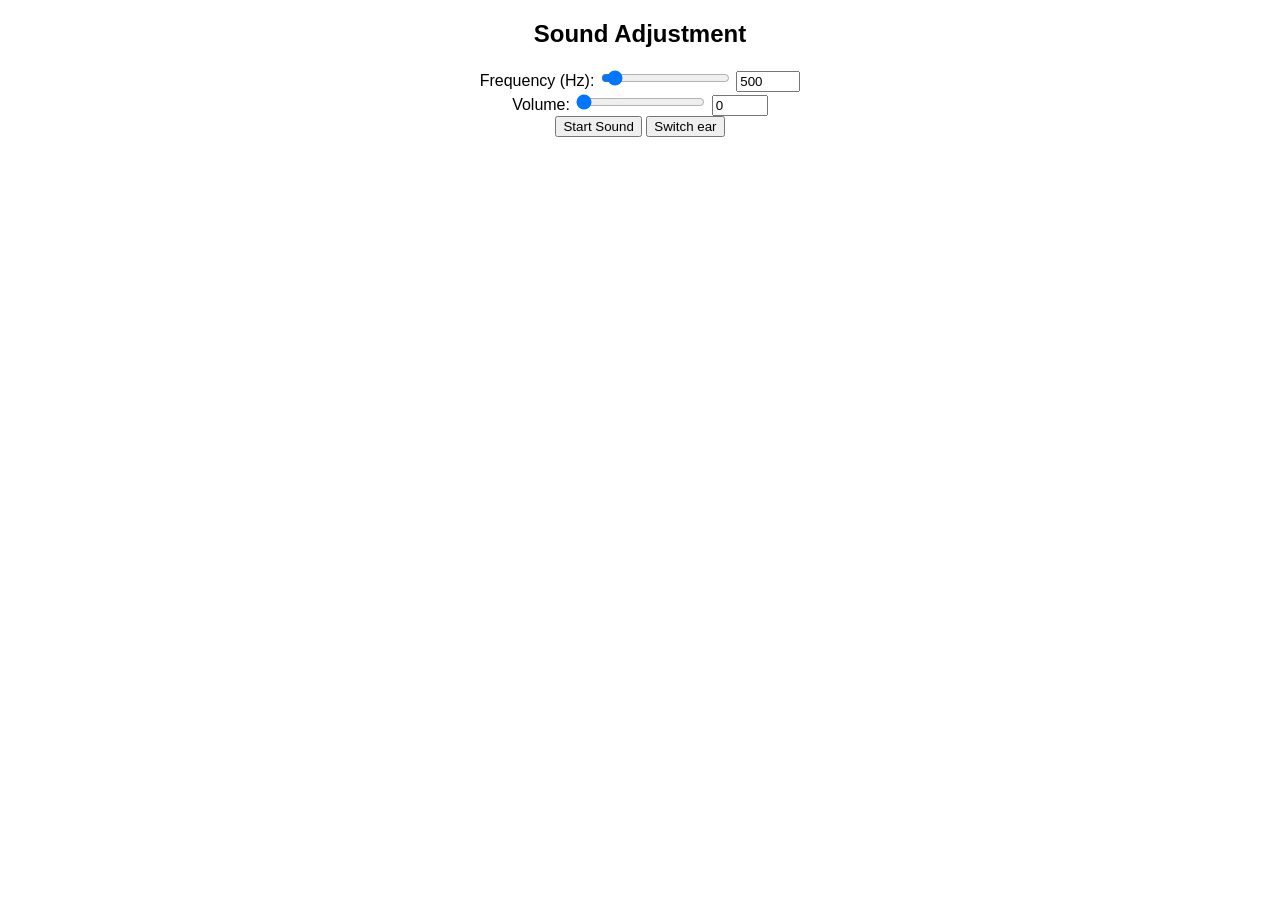
==== index.html @ 52fc2a50 "Update index.html" ====
<!DOCTYPE html>
<html>
  <head>
    <title>Sound Adjustment</title>
    <style>
      body {
        font-family: sans-serif;
        text-align: center;
      }
    </style>
  </head>
  <body>
    <h2>Sound Adjustment</h2>

    <div>
      <label for="frequencySlider">Frequency (Hz):</label>
      <input
        type="range"
        id="frequencySlider"
        min="100"
        max="8000"
        value="500"
      />
      <input
        type="number"
        id="frequencyInput"
        min="100"
        max="8000"
        value="500"
      />
    </div>

    <div>
      <label for="volumeSlider">Volume:</label>
      <input
        type="range"
        id="volumeSlider"
        min="0"
        max="100"
        value="0"
        step="1"
      />
      <input
        type="number"
        id="volumeInput"
        min="0"
        max="100"
        value="0"
        step="1"
      />
    </div>

    <button id="startButton">Start Sound</button>
    <button id="switchButton">Switch ear</button>

    <script>
      const audioCtx = new AudioContext();
      const oscillator = audioCtx.createOscillator();
      const gainNode = audioCtx.createGain();
      let pannerNode = audioCtx.createStereoPanner();
      let mode = false;
      let rightmode = -1;
      gainNode.gain.value = 0;

      oscillator.type = "sine";
      oscillator.start();

      const frequencySlider = document.getElementById("frequencySlider");
      const frequencyInput = document.getElementById("frequencyInput");
      const volumeSlider = document.getElementById("volumeSlider");
      const volumeInput = document.getElementById("volumeInput");
      const startButton = document.getElementById("startButton");
      const switchButton = document.getElementById("switchButton");

      function updateFrequency(value) {
        oscillator.frequency.value = value;
        frequencySlider.value = value;
        frequencyInput.value = value;
      }

      function updateVolume(value) {
        gainNode.gain.value = value / 100;
        volumeSlider.value = value;
        volumeInput.value = value;
      }

      frequencySlider.addEventListener("input", (event) =>
        updateFrequency(event.target.value)
      );
      frequencyInput.addEventListener("input", (event) =>
        updateFrequency(event.target.value)
      );
      volumeSlider.addEventListener("input", (event) =>
        updateVolume(event.target.value)
      );
      volumeInput.addEventListener("input", (event) =>
        updateVolume(event.target.value)
      );

      startButton.addEventListener("click", () => {
        audioCtx.resume().then(() => {
          if (mode) {
            mode = false;
            oscillator.disconnect(gainNode);
            gainNode.disconnect(pannerNode);
            startButton.innerHTML = "Start Sound";
          } else {
            mode = true;
            oscillator.connect(gainNode);
            gainNode.connect(pannerNode);
            pannerNode.connect(audioCtx.destination);
            pannerNode.pan.setValueAtTime(rightmode, audioCtx.currentTime);
            startButton.innerHTML = "Stop Sound";
          }
        });
      });
      switchButton.addEventListener("click", () => {
        audioCtx.resume().then(() => {
          if (rightmode < 0) {
            rightmode = 1;
            pannerNode.pan.setValueAtTime(rightmode, audioCtx.currentTime);
          } else {
            rightmode = -1;
            pannerNode.pan.setValueAtTime(rightmode, audioCtx.currentTime);
          }
        });
      });
    </script>
  </body>
</html>
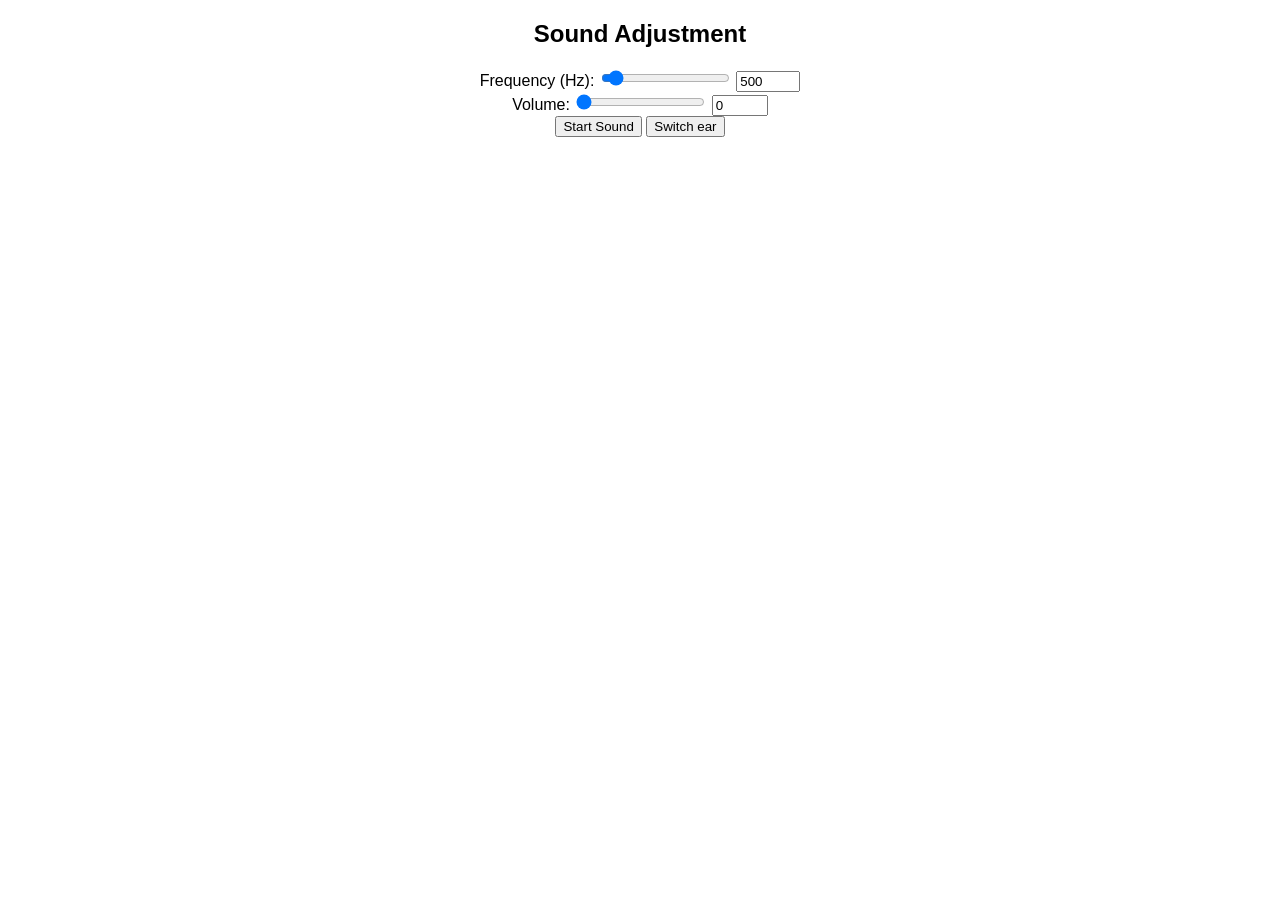
==== commit 8aa69b43: "Change minimum frequency slider value from 100 to 10" ====
--- a/index.html
+++ b/index.html
@@ -17,14 +17,14 @@
       <input
         type="range"
         id="frequencySlider"
-        min="100"
+        min="10"
         max="8000"
         value="500"
       />
       <input
         type="number"
         id="frequencyInput"
-        min="100"
+        min="10"
         max="8000"
         value="500"
       />
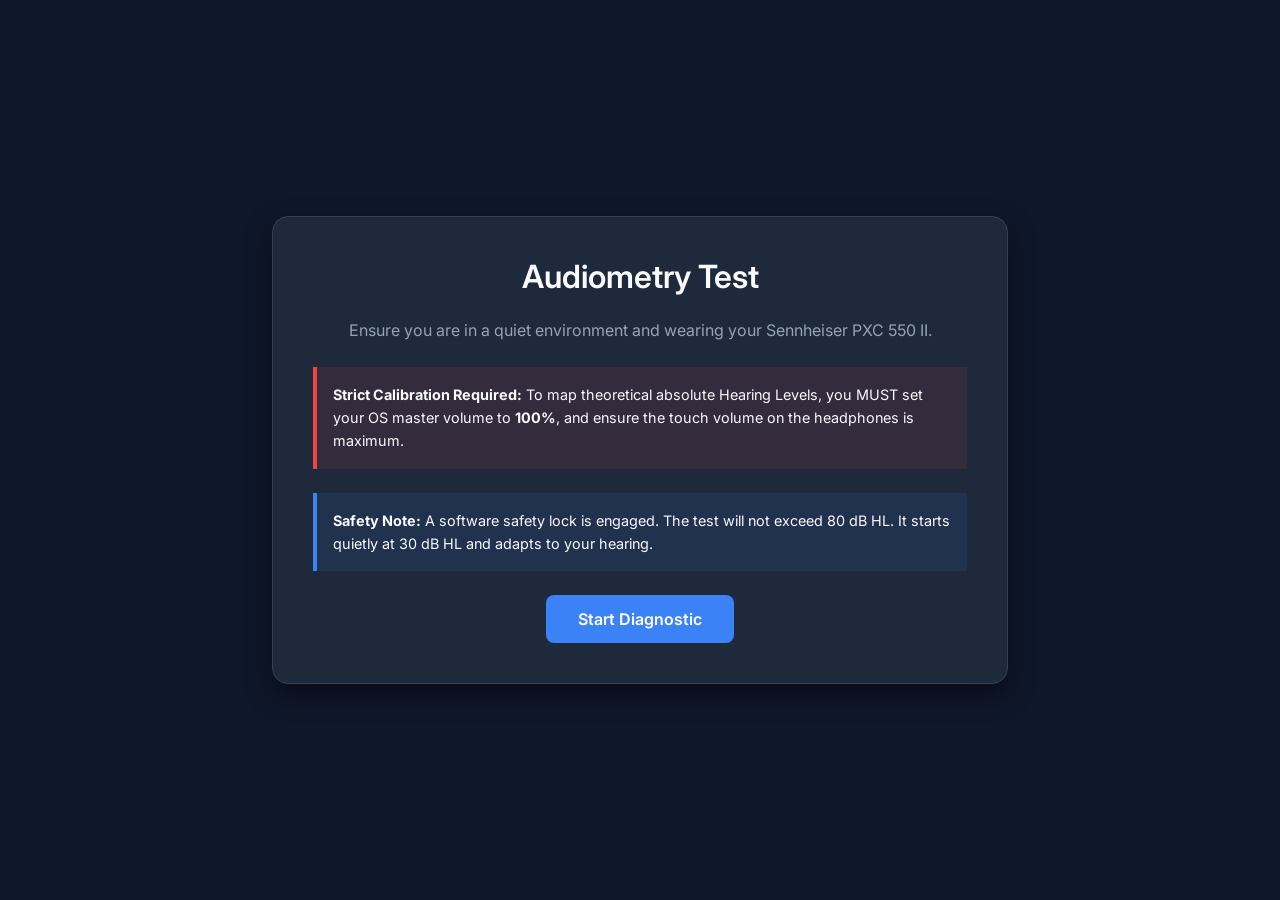
==== commit 2621dd1d: "Update to use Hughson-Westlake procedure for hearing test. Adjusted for PXC 550II Update to use Hugh" ====
--- a/index.html
+++ b/index.html
@@ -1,130 +1,75 @@
 <!DOCTYPE html>
-<html>
-  <head>
-    <title>Sound Adjustment</title>
-    <style>
-      body {
-        font-family: sans-serif;
-        text-align: center;
-      }
-    </style>
-  </head>
-  <body>
-    <h2>Sound Adjustment</h2>
+<html lang="en">
+<head>
+    <meta charset="UTF-8">
+    <meta name="viewport" content="width=device-width, initial-scale=1.0">
+    <title>Professional Audiometry Test</title>
+    <link rel="stylesheet" href="style.css">
+    <link href="https://fonts.googleapis.com/css2?family=Inter:wght@400;500;600;700&display=swap" rel="stylesheet">
+</head>
+<body>
+    <div id="app">
+        <!-- Home Screen -->
+        <div id="home-screen" class="screen active">
+            <div class="card">
+                <h1>Audiometry Test</h1>
+                <p>Ensure you are in a quiet environment and wearing your Sennheiser PXC 550 II.</p>
+                <div class="warning-box">
+                    <p><strong>Strict Calibration Required:</strong> To map theoretical absolute Hearing Levels, you MUST set your OS master volume to <strong>100%</strong>, and ensure the touch volume on the headphones is maximum.</p>
+                </div>
+                <div class="warning-box" style="background-color: rgba(59, 130, 246, 0.1); border-color: var(--primary);">
+                    <p><strong>Safety Note:</strong> A software safety lock is engaged. The test will not exceed 80 dB HL. It starts quietly at 30 dB HL and adapts to your hearing.</p>
+                </div>
+                <button id="btn-start" class="btn primary">Start Diagnostic</button>
+            </div>
+        </div>
 
-    <div>
-      <label for="frequencySlider">Frequency (Hz):</label>
-      <input
-        type="range"
-        id="frequencySlider"
-        min="10"
-        max="8000"
-        value="500"
-      />
-      <input
-        type="number"
-        id="frequencyInput"
-        min="10"
-        max="8000"
-        value="500"
-      />
+        <!-- Testing Screen -->
+        <div id="test-screen" class="screen">
+            <div class="test-header">
+                <h2>Diagnostic in Progress</h2>
+                <div class="status-container">
+                    <div class="info-pill">Phase: <span id="test-phase">Pure Tone</span> (<span id="test-phase-out-of">1/2</span>)</div>
+                    <div class="info-pill">Progress: <span id="test-progress">0%</span></div>
+                </div>
+            </div>
+            
+            <div class="card test-card">
+                <div class="instruction-box">
+                    <p>Press the button <strong>ONLY</strong> when you hear a tone.</p>
+                    <p class="secondary-info">(You may hear soft static noise in one ear during Phase 2; focus on the beeps)</p>
+                </div>
+
+                <div id="warning-message" class="warning-message hidden">
+                    Please press the button only when you hear the tone.
+                </div>
+
+                <button id="btn-respond" class="btn huge pulse">I Hear It</button>
+            </div>
+        </div>
+
+        <!-- Results Screen -->
+        <div id="results-screen" class="screen">
+            <div class="card results-card">
+                <h2>Your Audiogram</h2>
+                <p class="subtitle">Relative Hearing Thresholds (Lower numbers = better hearing)</p>
+                
+                <div class="graph-container">
+                    <canvas id="audiogram" width="700" height="400"></canvas>
+                </div>
+                
+                <div class="legend">
+                    <div class="legend-item"><span class="swatch blue">X</span> Left Ear (Pure Tone)</div>
+                    <div class="legend-item"><span class="swatch red">O</span> Right Ear (Pure Tone)</div>
+                    <div class="legend-item"><span class="swatch blue dashed">---</span> Left (Masked)</div>
+                    <div class="legend-item"><span class="swatch red dashed">---</span> Right (Masked)</div>
+                </div>
+                
+                <button id="btn-restart" class="btn secondary">Retest</button>
+            </div>
+        </div>
     </div>
-
-    <div>
-      <label for="volumeSlider">Volume:</label>
-      <input
-        type="range"
-        id="volumeSlider"
-        min="0"
-        max="100"
-        value="0"
-        step="1"
-      />
-      <input
-        type="number"
-        id="volumeInput"
-        min="0"
-        max="100"
-        value="0"
-        step="1"
-      />
-    </div>
-
-    <button id="startButton">Start Sound</button>
-    <button id="switchButton">Switch ear</button>
-
-    <script>
-      const audioCtx = new AudioContext();
-      const oscillator = audioCtx.createOscillator();
-      const gainNode = audioCtx.createGain();
-      let pannerNode = audioCtx.createStereoPanner();
-      let mode = false;
-      let rightmode = -1;
-      gainNode.gain.value = 0;
-
-      oscillator.type = "sine";
-      oscillator.start();
-
-      const frequencySlider = document.getElementById("frequencySlider");
-      const frequencyInput = document.getElementById("frequencyInput");
-      const volumeSlider = document.getElementById("volumeSlider");
-      const volumeInput = document.getElementById("volumeInput");
-      const startButton = document.getElementById("startButton");
-      const switchButton = document.getElementById("switchButton");
-
-      function updateFrequency(value) {
-        oscillator.frequency.value = value;
-        frequencySlider.value = value;
-        frequencyInput.value = value;
-      }
-
-      function updateVolume(value) {
-        gainNode.gain.value = value / 100;
-        volumeSlider.value = value;
-        volumeInput.value = value;
-      }
-
-      frequencySlider.addEventListener("input", (event) =>
-        updateFrequency(event.target.value)
-      );
-      frequencyInput.addEventListener("input", (event) =>
-        updateFrequency(event.target.value)
-      );
-      volumeSlider.addEventListener("input", (event) =>
-        updateVolume(event.target.value)
-      );
-      volumeInput.addEventListener("input", (event) =>
-        updateVolume(event.target.value)
-      );
-
-      startButton.addEventListener("click", () => {
-        audioCtx.resume().then(() => {
-          if (mode) {
-            mode = false;
-            oscillator.disconnect(gainNode);
-            gainNode.disconnect(pannerNode);
-            startButton.innerHTML = "Start Sound";
-          } else {
-            mode = true;
-            oscillator.connect(gainNode);
-            gainNode.connect(pannerNode);
-            pannerNode.connect(audioCtx.destination);
-            pannerNode.pan.setValueAtTime(rightmode, audioCtx.currentTime);
-            startButton.innerHTML = "Stop Sound";
-          }
-        });
-      });
-      switchButton.addEventListener("click", () => {
-        audioCtx.resume().then(() => {
-          if (rightmode < 0) {
-            rightmode = 1;
-            pannerNode.pan.setValueAtTime(rightmode, audioCtx.currentTime);
-          } else {
-            rightmode = -1;
-            pannerNode.pan.setValueAtTime(rightmode, audioCtx.currentTime);
-          }
-        });
-      });
-    </script>
-  </body>
+    
+    <script src="app.js"></script>
+</body>
 </html>
--- a/style.css
+++ b/style.css
@@ -0,0 +1,226 @@
+:root {
+    --bg-color: #0f172a;
+    --card-bg: #1e293b;
+    --text-main: #f8fafc;
+    --text-muted: #94a3b8;
+    --primary: #3b82f6;
+    --primary-hover: #2563eb;
+    --success: #10b981;
+    --success-hover: #059669;
+    --warning: #ef4444;
+    --border: #334155;
+    
+    --left-ear: #3b82f6;
+    --right-ear: #ef4444;
+}
+
+body {
+    margin: 0;
+    padding: 0;
+    font-family: 'Inter', sans-serif;
+    background-color: var(--bg-color);
+    color: var(--text-main);
+    display: flex;
+    justify-content: center;
+    align-items: center;
+    min-height: 100vh;
+}
+
+#app {
+    width: 100%;
+    max-width: 800px;
+    padding: 2rem;
+    box-sizing: border-box;
+}
+
+.screen {
+    display: none;
+    flex-direction: column;
+    align-items: center;
+    text-align: center;
+    animation: fadeIn 0.4s ease-out;
+}
+
+.screen.active {
+    display: flex;
+}
+
+@keyframes fadeIn {
+    from { opacity: 0; transform: translateY(10px); }
+    to { opacity: 1; transform: translateY(0); }
+}
+
+h1, h2 {
+    margin-top: 0;
+    font-weight: 600;
+}
+
+.subtitle {
+    color: var(--text-muted);
+    margin-top: -10px;
+    margin-bottom: 20px;
+}
+
+p {
+    line-height: 1.6;
+    color: var(--text-muted);
+}
+
+.card {
+    background-color: var(--card-bg);
+    padding: 2.5rem;
+    border-radius: 1rem;
+    border: 1px solid var(--border);
+    box-shadow: 0 10px 25px rgba(0,0,0,0.5);
+    width: 100%;
+    box-sizing: border-box;
+}
+
+.warning-box {
+    background-color: rgba(239, 68, 68, 0.1);
+    border-left: 4px solid var(--warning);
+    padding: 1rem;
+    margin: 1.5rem 0;
+    text-align: left;
+}
+
+.warning-box p {
+    color: var(--text-main);
+    margin: 0;
+    font-size: 0.9rem;
+}
+
+.btn {
+    border: none;
+    border-radius: 0.5rem;
+    font-family: inherit;
+    font-weight: 600;
+    font-size: 1rem;
+    cursor: pointer;
+    transition: all 0.2s;
+    display: inline-flex;
+    align-items: center;
+    justify-content: center;
+}
+
+.btn.primary {
+    background-color: var(--primary);
+    color: white;
+    padding: 0.875rem 2rem;
+}
+
+.btn.primary:hover {
+    background-color: var(--primary-hover);
+    transform: translateY(-2px);
+}
+
+.btn.secondary {
+    background-color: transparent;
+    color: var(--text-main);
+    border: 1px solid var(--border);
+    padding: 0.875rem 2rem;
+}
+
+.btn.secondary:hover {
+    background-color: var(--border);
+}
+
+.btn.huge {
+    background-color: var(--success);
+    color: white;
+    padding: 2rem 4rem;
+    font-size: 1.5rem;
+    border-radius: 1rem;
+    width: 100%;
+    max-width: 400px;
+    box-shadow: 0 4px 15px rgba(16, 185, 129, 0.3);
+}
+
+.btn.huge:hover {
+    background-color: var(--success-hover);
+    transform: scale(1.02);
+}
+
+.btn.huge:active {
+    transform: scale(0.98);
+}
+
+.test-header {
+    width: 100%;
+    margin-bottom: 2rem;
+}
+
+.status-container {
+    display: flex;
+    justify-content: center;
+    gap: 1rem;
+    margin-top: 1rem;
+}
+
+.info-pill {
+    background-color: var(--card-bg);
+    border: 1px solid var(--border);
+    padding: 0.5rem 1rem;
+    border-radius: 2rem;
+    font-size: 0.875rem;
+    font-weight: 500;
+}
+
+.instruction-box {
+    margin-bottom: 2rem;
+}
+
+.instruction-box p {
+    color: var(--text-main);
+    font-size: 1.125rem;
+}
+
+.secondary-info {
+    font-size: 0.875rem !important;
+    color: var(--text-muted) !important;
+    margin-top: 0.5rem !important;
+}
+
+.warning-message {
+    color: var(--warning);
+    font-weight: 500;
+    margin-bottom: 1rem;
+    min-height: 24px;
+}
+
+.warning-message.hidden {
+    visibility: hidden;
+}
+
+/* Results */
+.graph-container {
+    background-color: white;
+    border-radius: 0.5rem;
+    padding: 1rem;
+    margin-bottom: 2rem;
+    overflow-x: auto;
+}
+
+.legend {
+    display: flex;
+    justify-content: center;
+    flex-wrap: wrap;
+    gap: 1.5rem;
+    margin-bottom: 2rem;
+}
+
+.legend-item {
+    display: flex;
+    align-items: center;
+    font-size: 0.875rem;
+}
+
+.swatch {
+    font-weight: bold;
+    margin-right: 0.5rem;
+    font-size: 1.2rem;
+}
+
+.swatch.blue { color: var(--left-ear); }
+.swatch.red { color: var(--right-ear); }
+.swatch.dashed { letter-spacing: -2px; font-weight: normal; font-size: 1rem; }
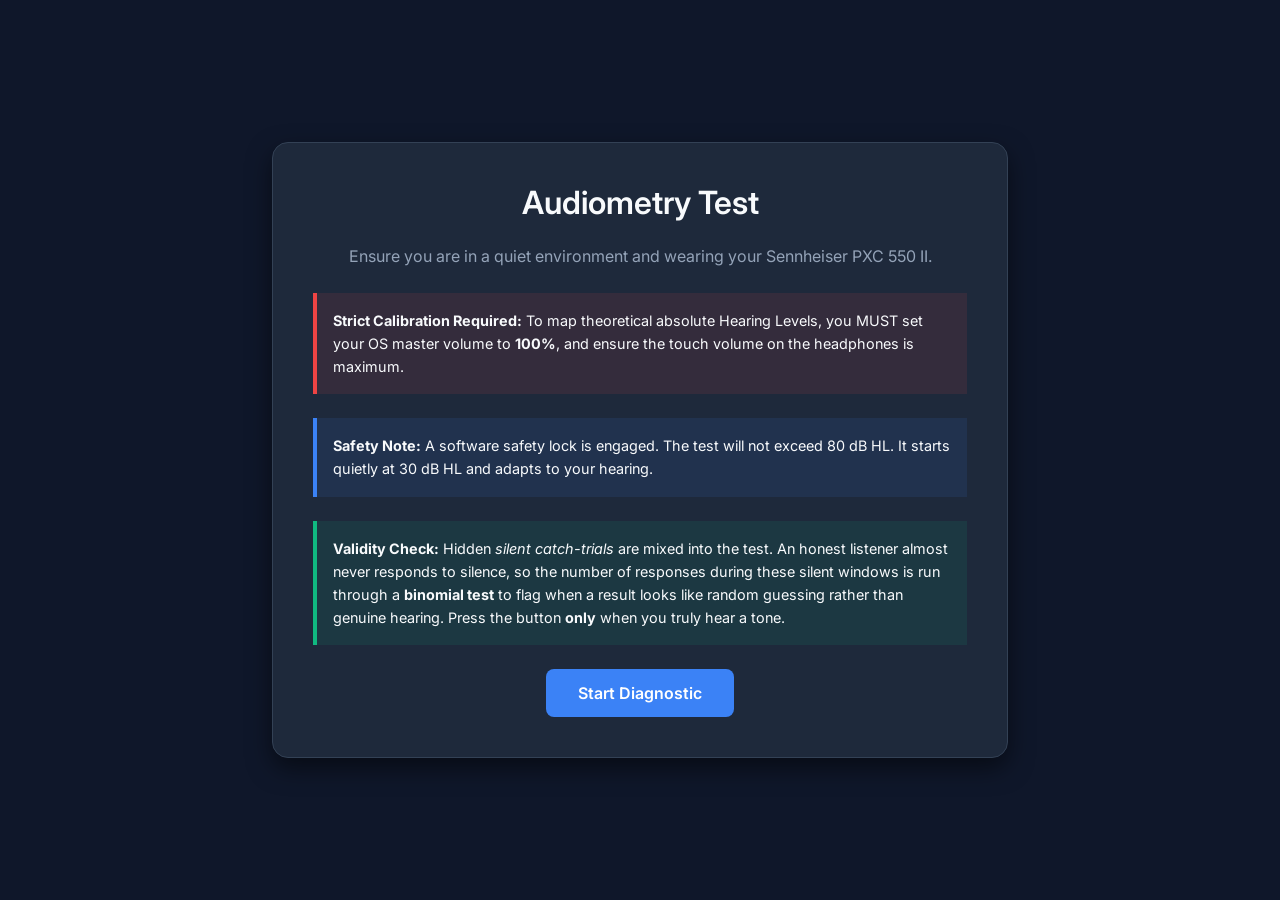
==== commit faea7fa1: "feat: detect random guessing with silent catch-trials and a binomial test Interleave hidden silent c" ====
--- a/index.html
+++ b/index.html
@@ -19,6 +19,9 @@
                 </div>
                 <div class="warning-box" style="background-color: rgba(59, 130, 246, 0.1); border-color: var(--primary);">
                     <p><strong>Safety Note:</strong> A software safety lock is engaged. The test will not exceed 80 dB HL. It starts quietly at 30 dB HL and adapts to your hearing.</p>
+                </div>
+                <div class="warning-box" style="background-color: rgba(16, 185, 129, 0.1); border-color: #10b981;">
+                    <p><strong>Validity Check:</strong> Hidden <em>silent catch-trials</em> are mixed into the test. An honest listener almost never responds to silence, so the number of responses during these silent windows is run through a <strong>binomial test</strong> to flag when a result looks like random guessing rather than genuine hearing. Press the button <strong>only</strong> when you truly hear a tone.</p>
                 </div>
                 <button id="btn-start" class="btn primary">Start Diagnostic</button>
             </div>
@@ -53,7 +56,9 @@
             <div class="card results-card">
                 <h2>Your Audiogram</h2>
                 <p class="subtitle">Relative Hearing Thresholds (Lower numbers = better hearing)</p>
-                
+
+                <div id="reliability-report" class="reliability"></div>
+
                 <div class="graph-container">
                     <canvas id="audiogram" width="700" height="400"></canvas>
                 </div>
--- a/style.css
+++ b/style.css
@@ -192,6 +192,58 @@
     visibility: hidden;
 }
 
+/* Reliability / random-guessing report */
+.reliability {
+    text-align: left;
+    border-radius: 0.5rem;
+    padding: 1rem 1.25rem;
+    margin-bottom: 1.75rem;
+    border: 1px solid var(--border);
+    border-left-width: 4px;
+}
+
+.reliability:empty {
+    display: none;
+}
+
+.reliability .rel-head {
+    display: flex;
+    align-items: center;
+    gap: 0.6rem;
+    font-weight: 600;
+    font-size: 1.05rem;
+    color: var(--text-main);
+}
+
+.reliability .rel-icon {
+    font-size: 1.25rem;
+    line-height: 1;
+}
+
+.reliability .rel-note {
+    margin: 0.5rem 0 0;
+    font-size: 0.9rem;
+    color: var(--text-main);
+}
+
+.reliability .rel-stats {
+    display: flex;
+    flex-direction: column;
+    gap: 0.25rem;
+    margin-top: 0.75rem;
+    padding-top: 0.75rem;
+    border-top: 1px solid var(--border);
+    font-size: 0.825rem;
+    color: var(--text-muted);
+}
+
+.reliability.rel-good { border-left-color: var(--success); background-color: rgba(16, 185, 129, 0.08); }
+.reliability.rel-good .rel-icon { color: var(--success); }
+.reliability.rel-warn { border-left-color: #f59e0b; background-color: rgba(245, 158, 11, 0.08); }
+.reliability.rel-warn .rel-icon { color: #f59e0b; }
+.reliability.rel-bad  { border-left-color: var(--warning); background-color: rgba(239, 68, 68, 0.08); }
+.reliability.rel-bad .rel-icon { color: var(--warning); }
+
 /* Results */
 .graph-container {
     background-color: white;
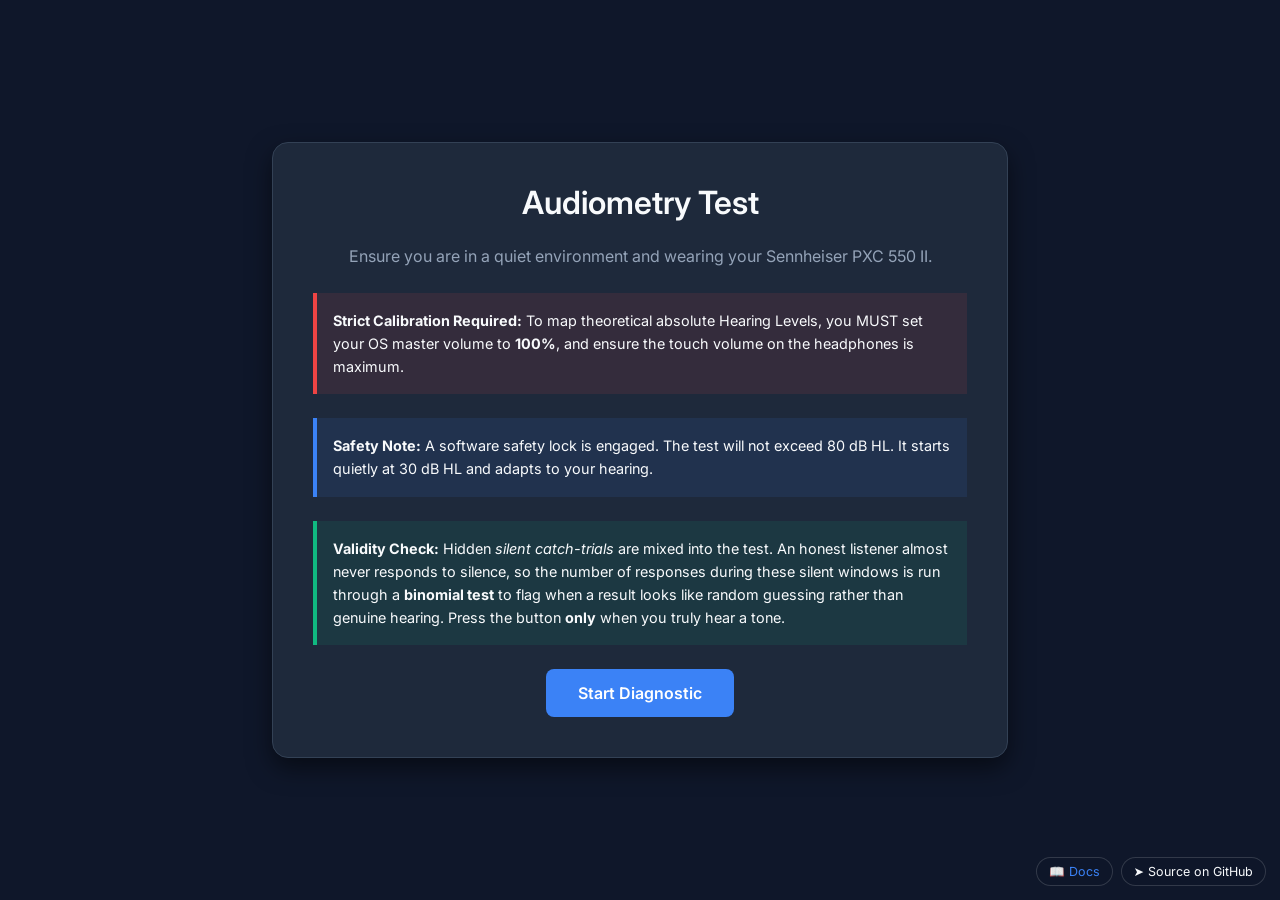
==== commit f0dbd916: "Render docs professionally + better paper sharing + source links - docs.html: renders the repo's own" ====
--- a/index.html
+++ b/index.html
@@ -76,5 +76,10 @@
     </div>
     
     <script src="app.js"></script>
+    <!-- documentation + source links -->
+    <div style="position:fixed;bottom:14px;right:14px;z-index:9999;display:flex;gap:8px;font-family:'Inter',system-ui,sans-serif;font-size:12.5px">
+      <a href="docs.html" style="background:rgba(15,23,42,.7);color:#3b82f6;border:1px solid rgba(255,255,255,.15);padding:6px 12px;border-radius:999px;text-decoration:none;backdrop-filter:blur(6px)">📖 Docs</a>
+      <a href="https://github.com/woodyhoko/hearing_test" target="_blank" rel="noopener" style="background:rgba(15,23,42,.7);color:#f8fafc;border:1px solid rgba(255,255,255,.15);padding:6px 12px;border-radius:999px;text-decoration:none;backdrop-filter:blur(6px)">➤ Source on GitHub</a>
+    </div>
 </body>
 </html>
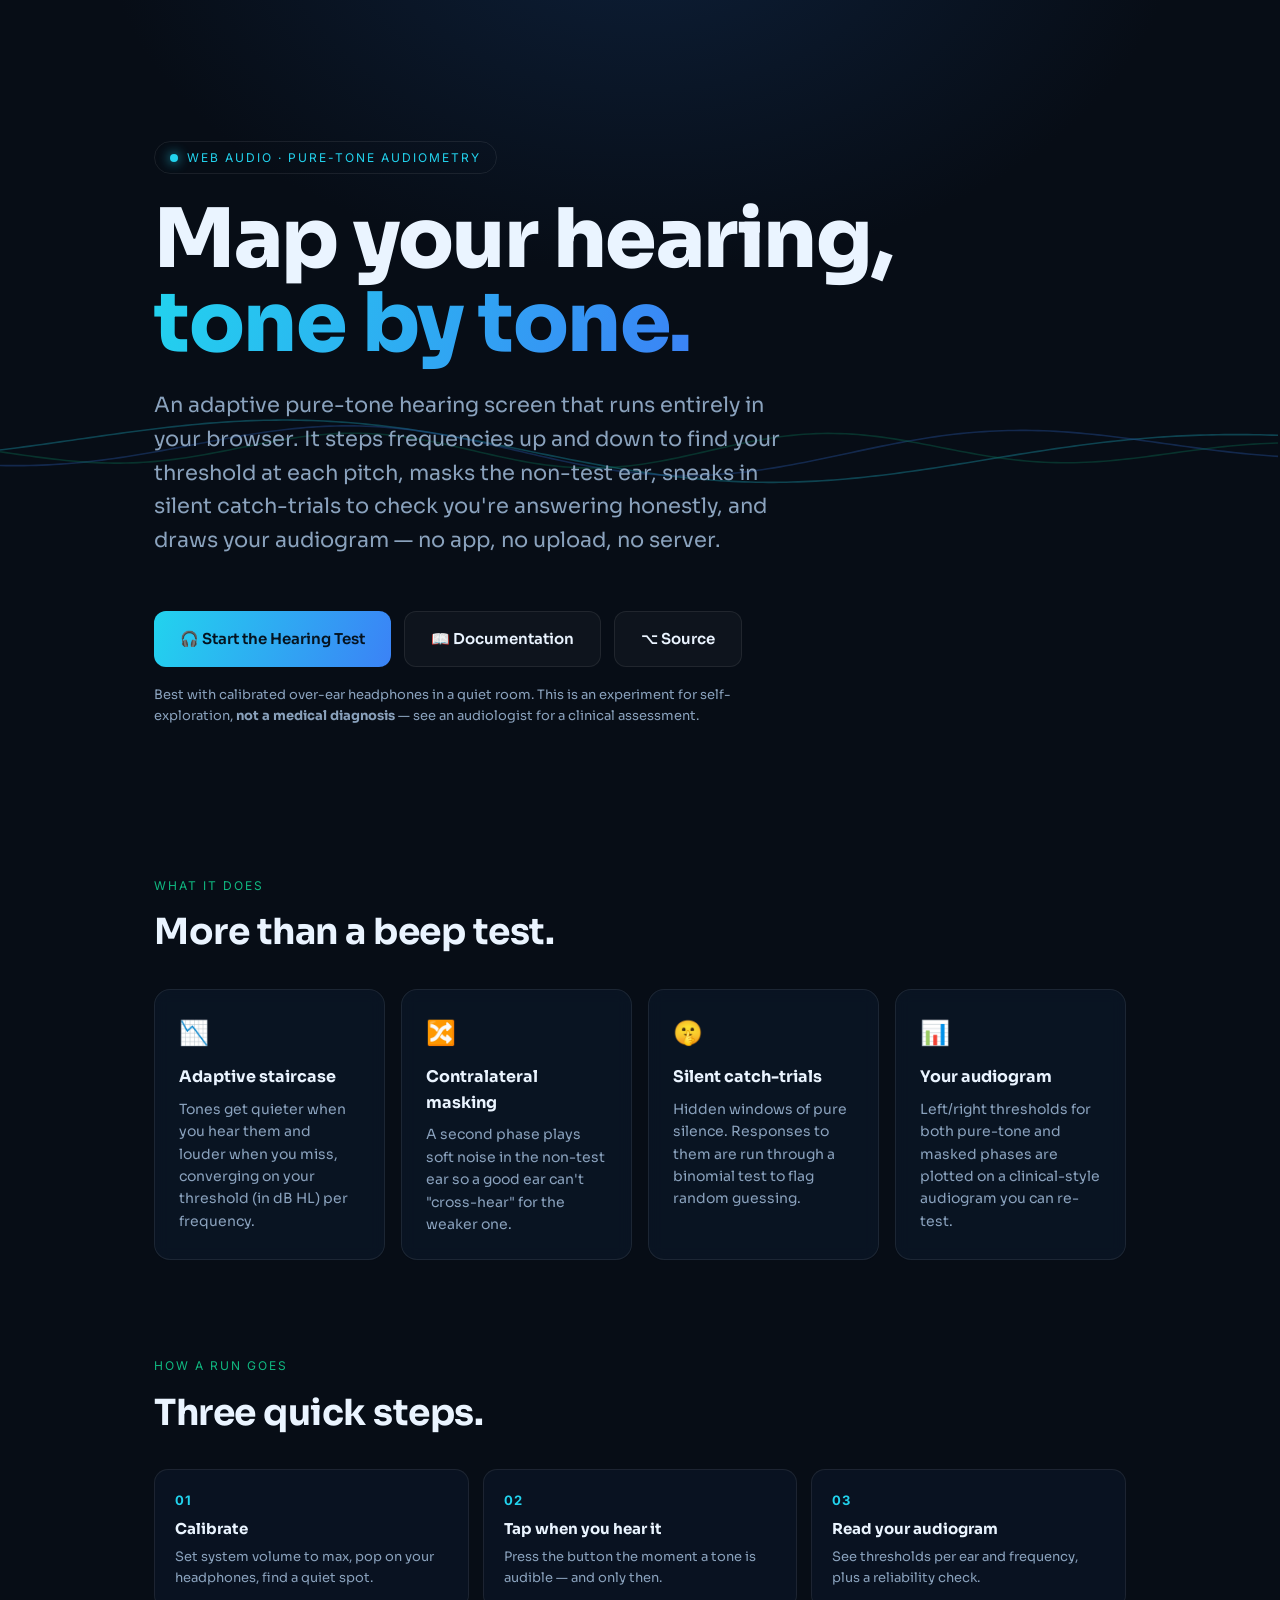
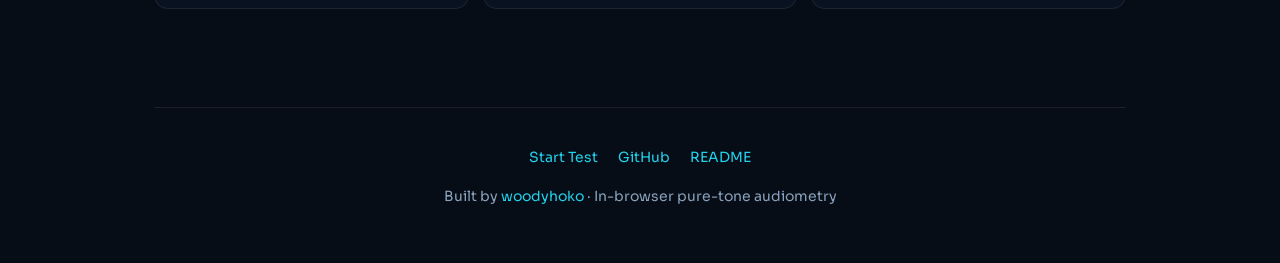
==== commit fb12b6bd: "Add themed landing page; move audiometry app to test.html - New index.html is a bold, sound-wave-the" ====
--- a/index.html
+++ b/index.html
@@ -1,85 +1,111 @@
 <!DOCTYPE html>
 <html lang="en">
 <head>
-    <meta charset="UTF-8">
-    <meta name="viewport" content="width=device-width, initial-scale=1.0">
-    <title>Professional Audiometry Test</title>
-    <link rel="stylesheet" href="style.css">
-    <link href="https://fonts.googleapis.com/css2?family=Inter:wght@400;500;600;700&display=swap" rel="stylesheet">
-</head>
+<meta charset="UTF-8">
+<meta name="viewport" content="width=device-width, initial-scale=1.0">
+<title>Pure-Tone Audiometry — In-Browser Hearing Test</title>
+<meta name="description" content="An adaptive in-browser pure-tone audiometry test with contralateral masking and a binomial validity check — plots your audiogram entirely client-side via the Web Audio API.">
+<link rel="preconnect" href="https://fonts.googleapis.com"><link rel="preconnect" href="https://fonts.gstatic.com" crossorigin>
+<link href="https://fonts.googleapis.com/css2?family=Sora:wght@400;600;700;800&family=Inter:wght@400;500;600&display=swap" rel="stylesheet">
+<style>
+  :root{--bg:#070d16;--ink:#eaf4ff;--muted:#8aa2bd;--cy:#22d3ee;--bl:#3b82f6;--gr:#10b981;--line:rgba(255,255,255,.08)}
+  *{box-sizing:border-box;margin:0;padding:0}html{scroll-behavior:smooth}
+  body{background:var(--bg);color:var(--ink);font-family:Sora,system-ui,sans-serif;line-height:1.6;overflow-x:hidden}
+  a{color:inherit;text-decoration:none}
+  .bg{position:fixed;inset:0;z-index:0;background:radial-gradient(900px 600px at 50% -10%,#0d1f38 0,var(--bg) 60%)}
+  canvas#wave{position:fixed;inset:0;z-index:1;opacity:.55}
+  .wrap{position:relative;z-index:3;max-width:1020px;margin:0 auto;padding:0 24px}
+  header{min-height:92vh;display:flex;flex-direction:column;justify-content:center;padding:80px 0 40px}
+  .tag{display:inline-flex;align-items:center;gap:9px;font-family:Inter;font-size:12px;letter-spacing:2px;text-transform:uppercase;color:var(--cy);border:1px solid var(--line);border-radius:100px;padding:6px 15px;width:fit-content;margin-bottom:24px}
+  .tag .d{width:8px;height:8px;border-radius:50%;background:var(--cy);box-shadow:0 0 12px var(--cy);animation:pp 1.6s infinite}@keyframes pp{50%{opacity:.3;transform:scale(.7)}}
+  h1{font-weight:800;font-size:clamp(38px,7vw,82px);line-height:1.02;letter-spacing:-1.5px}
+  h1 .hl{background:linear-gradient(110deg,var(--cy),var(--bl));-webkit-background-clip:text;background-clip:text;color:transparent}
+  .lede{font-size:clamp(16px,2vw,21px);color:var(--muted);max-width:660px;margin:24px 0}
+  .cta{display:flex;flex-wrap:wrap;gap:13px;margin-top:30px}
+  .btn{display:inline-flex;align-items:center;gap:9px;padding:15px 26px;border-radius:12px;font-weight:600;font-size:15px;transition:.18s;border:1px solid var(--line)}
+  .btn.p{background:linear-gradient(110deg,var(--cy),var(--bl));color:#05131f;border:none}.btn.p:hover{transform:translateY(-3px);box-shadow:0 14px 34px rgba(34,211,238,.35)}
+  .btn.g{background:rgba(255,255,255,.03)}.btn.g:hover{border-color:var(--cy);color:var(--cy);transform:translateY(-3px)}
+  .note{font-size:13px;color:var(--muted);margin-top:18px;max-width:640px}
+  section{padding:48px 0}
+  .lbl{font-family:Inter;font-size:12px;letter-spacing:2px;text-transform:uppercase;color:var(--gr);margin-bottom:8px}
+  .ttl{font-weight:700;font-size:clamp(23px,3.4vw,36px);margin-bottom:28px;letter-spacing:-.5px}
+  .grid{display:grid;grid-template-columns:repeat(auto-fit,minmax(230px,1fr));gap:16px}
+  .c{background:rgba(13,25,44,.6);backdrop-filter:blur(8px);border:1px solid var(--line);border-radius:16px;padding:24px;transition:.2s}
+  .c:hover{transform:translateY(-4px);border-color:rgba(34,211,238,.45)}
+  .c .ic{font-size:24px;margin-bottom:12px}.c h3{font-size:16px;margin-bottom:8px}.c p{font-size:14px;color:var(--muted)}
+  .steps{display:grid;grid-template-columns:repeat(auto-fit,minmax(150px,1fr));gap:14px}
+  .step{background:rgba(13,25,44,.5);border:1px solid var(--line);border-radius:14px;padding:20px}
+  .step .n{font-family:Inter;font-weight:700;color:var(--cy);font-size:13px;letter-spacing:1px}
+  .step h4{margin:6px 0 6px;font-size:15px}.step p{font-size:13px;color:var(--muted)}
+  footer{border-top:1px solid var(--line);margin-top:50px;padding:38px 0 56px;text-align:center;color:var(--muted);font-size:14px}
+  footer a{color:var(--cy)}.fl{display:flex;gap:20px;justify-content:center;flex-wrap:wrap;margin-bottom:16px}
+  @media(max-width:640px){
+    .wrap{padding:0 18px}
+    header{min-height:auto;padding:56px 0 28px}
+    .cta{gap:10px}.btn{padding:13px 18px;font-size:14px;flex:1 1 100%;justify-content:center}
+    section{padding:34px 0}.c{padding:20px}
+    .grid{grid-template-columns:1fr}
+  }
+</style></head>
 <body>
-    <div id="app">
-        <!-- Home Screen -->
-        <div id="home-screen" class="screen active">
-            <div class="card">
-                <h1>Audiometry Test</h1>
-                <p>Ensure you are in a quiet environment and wearing your Sennheiser PXC 550 II.</p>
-                <div class="warning-box">
-                    <p><strong>Strict Calibration Required:</strong> To map theoretical absolute Hearing Levels, you MUST set your OS master volume to <strong>100%</strong>, and ensure the touch volume on the headphones is maximum.</p>
-                </div>
-                <div class="warning-box" style="background-color: rgba(59, 130, 246, 0.1); border-color: var(--primary);">
-                    <p><strong>Safety Note:</strong> A software safety lock is engaged. The test will not exceed 80 dB HL. It starts quietly at 30 dB HL and adapts to your hearing.</p>
-                </div>
-                <div class="warning-box" style="background-color: rgba(16, 185, 129, 0.1); border-color: #10b981;">
-                    <p><strong>Validity Check:</strong> Hidden <em>silent catch-trials</em> are mixed into the test. An honest listener almost never responds to silence, so the number of responses during these silent windows is run through a <strong>binomial test</strong> to flag when a result looks like random guessing rather than genuine hearing. Press the button <strong>only</strong> when you truly hear a tone.</p>
-                </div>
-                <button id="btn-start" class="btn primary">Start Diagnostic</button>
-            </div>
-        </div>
+<div class="bg"></div><canvas id="wave"></canvas>
+<div class="wrap">
+  <header>
+    <span class="tag"><span class="d"></span>Web Audio · Pure-Tone Audiometry</span>
+    <h1>Map your hearing,<br><span class="hl">tone by tone.</span></h1>
+    <p class="lede">An adaptive pure-tone hearing screen that runs entirely in your browser. It steps frequencies up and down to find your threshold at each pitch, masks the non-test ear, sneaks in silent catch-trials to check you're answering honestly, and draws your audiogram — no app, no upload, no server.</p>
+    <div class="cta">
+      <a class="btn p" href="test.html">🎧 Start the Hearing Test</a>
+      <a class="btn g" href="docs.html">📖 Documentation</a>
+      <a class="btn g" href="https://github.com/woodyhoko/hearing_test">⌥ Source</a>
+    </div>
+    <p class="note">Best with calibrated over-ear headphones in a quiet room. This is an experiment for self-exploration, <b>not a medical diagnosis</b> — see an audiologist for a clinical assessment.</p>
+  </header>
 
-        <!-- Testing Screen -->
-        <div id="test-screen" class="screen">
-            <div class="test-header">
-                <h2>Diagnostic in Progress</h2>
-                <div class="status-container">
-                    <div class="info-pill">Phase: <span id="test-phase">Pure Tone</span> (<span id="test-phase-out-of">1/2</span>)</div>
-                    <div class="info-pill">Progress: <span id="test-progress">0%</span></div>
-                </div>
-            </div>
-            
-            <div class="card test-card">
-                <div class="instruction-box">
-                    <p>Press the button <strong>ONLY</strong> when you hear a tone.</p>
-                    <p class="secondary-info">(You may hear soft static noise in one ear during Phase 2; focus on the beeps)</p>
-                </div>
+  <section>
+    <div class="lbl">what it does</div>
+    <div class="ttl">More than a beep test.</div>
+    <div class="grid">
+      <div class="c"><div class="ic">📉</div><h3>Adaptive staircase</h3><p>Tones get quieter when you hear them and louder when you miss, converging on your threshold (in dB HL) per frequency.</p></div>
+      <div class="c"><div class="ic">🔀</div><h3>Contralateral masking</h3><p>A second phase plays soft noise in the non-test ear so a good ear can't "cross-hear" for the weaker one.</p></div>
+      <div class="c"><div class="ic">🤫</div><h3>Silent catch-trials</h3><p>Hidden windows of pure silence. Responses to them are run through a binomial test to flag random guessing.</p></div>
+      <div class="c"><div class="ic">📊</div><h3>Your audiogram</h3><p>Left/right thresholds for both pure-tone and masked phases are plotted on a clinical-style audiogram you can re-test.</p></div>
+    </div>
+  </section>
 
-                <div id="warning-message" class="warning-message hidden">
-                    Please press the button only when you hear the tone.
-                </div>
+  <section>
+    <div class="lbl">how a run goes</div>
+    <div class="ttl">Three quick steps.</div>
+    <div class="steps">
+      <div class="step"><div class="n">01</div><h4>Calibrate</h4><p>Set system volume to max, pop on your headphones, find a quiet spot.</p></div>
+      <div class="step"><div class="n">02</div><h4>Tap when you hear it</h4><p>Press the button the moment a tone is audible — and only then.</p></div>
+      <div class="step"><div class="n">03</div><h4>Read your audiogram</h4><p>See thresholds per ear and frequency, plus a reliability check.</p></div>
+    </div>
+  </section>
 
-                <button id="btn-respond" class="btn huge pulse">I Hear It</button>
-            </div>
-        </div>
-
-        <!-- Results Screen -->
-        <div id="results-screen" class="screen">
-            <div class="card results-card">
-                <h2>Your Audiogram</h2>
-                <p class="subtitle">Relative Hearing Thresholds (Lower numbers = better hearing)</p>
-
-                <div id="reliability-report" class="reliability"></div>
-
-                <div class="graph-container">
-                    <canvas id="audiogram" width="700" height="400"></canvas>
-                </div>
-                
-                <div class="legend">
-                    <div class="legend-item"><span class="swatch blue">X</span> Left Ear (Pure Tone)</div>
-                    <div class="legend-item"><span class="swatch red">O</span> Right Ear (Pure Tone)</div>
-                    <div class="legend-item"><span class="swatch blue dashed">---</span> Left (Masked)</div>
-                    <div class="legend-item"><span class="swatch red dashed">---</span> Right (Masked)</div>
-                </div>
-                
-                <button id="btn-restart" class="btn secondary">Retest</button>
-            </div>
-        </div>
-    </div>
-    
-    <script src="app.js"></script>
-    <!-- documentation + source links -->
-    <div style="position:fixed;bottom:14px;right:14px;z-index:9999;display:flex;gap:8px;font-family:'Inter',system-ui,sans-serif;font-size:12.5px">
-      <a href="docs.html" style="background:rgba(15,23,42,.7);color:#3b82f6;border:1px solid rgba(255,255,255,.15);padding:6px 12px;border-radius:999px;text-decoration:none;backdrop-filter:blur(6px)">📖 Docs</a>
-      <a href="https://github.com/woodyhoko/hearing_test" target="_blank" rel="noopener" style="background:rgba(15,23,42,.7);color:#f8fafc;border:1px solid rgba(255,255,255,.15);padding:6px 12px;border-radius:999px;text-decoration:none;backdrop-filter:blur(6px)">➤ Source on GitHub</a>
-    </div>
+  <footer>
+    <div class="fl"><a href="test.html">Start Test</a><a href="https://github.com/woodyhoko/hearing_test">GitHub</a><a href="docs.html">README</a></div>
+    Built by <a href="https://github.com/woodyhoko">woodyhoko</a> · In-browser pure-tone audiometry
+  </footer>
+</div>
+<script>
+  // Animated stacked sine waves — a quiet "sound" backdrop.
+  const cv=document.getElementById('wave'),x=cv.getContext('2d');let W,H,t=0;
+  function rs(){W=cv.width=innerWidth;H=cv.height=innerHeight;}rs();addEventListener('resize',rs);
+  const waves=[{a:34,f:.006,s:.018,c:'rgba(34,211,238,.5)',o:0},{a:26,f:.009,s:.026,c:'rgba(59,130,246,.45)',o:2},{a:18,f:.013,s:.034,c:'rgba(16,185,129,.4)',o:4}];
+  function draw(){
+    x.clearRect(0,0,W,H);
+    for(const wv of waves){
+      x.beginPath();
+      for(let px=0;px<=W;px+=6){
+        const y=H*0.5+Math.sin(px*wv.f+t*wv.s*30+wv.o)*wv.a*Math.sin(px*0.0016+t*0.01);
+        px?x.lineTo(px,y):x.moveTo(px,y);
+      }
+      x.strokeStyle=wv.c;x.lineWidth=1.6;x.stroke();
+    }
+    t+=1;requestAnimationFrame(draw);
+  }
+  draw();
+</script>
 </body>
 </html>
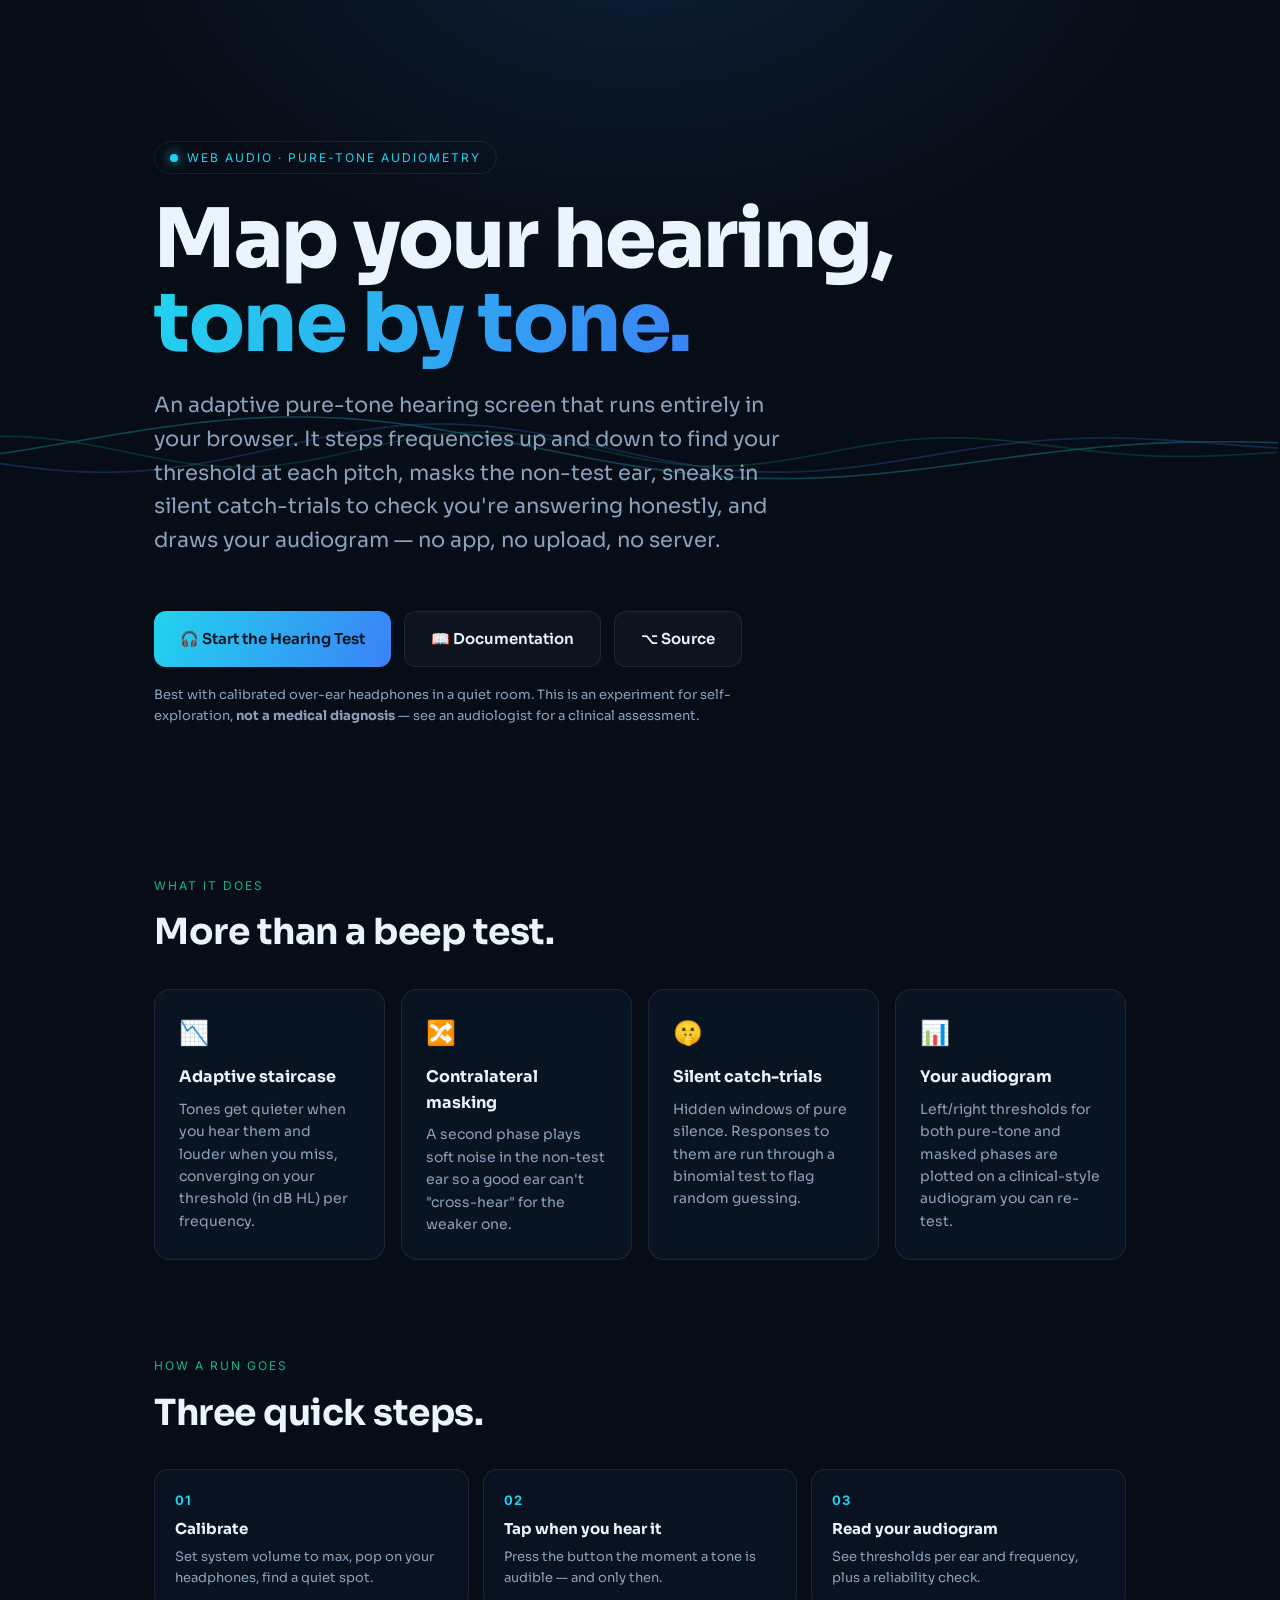
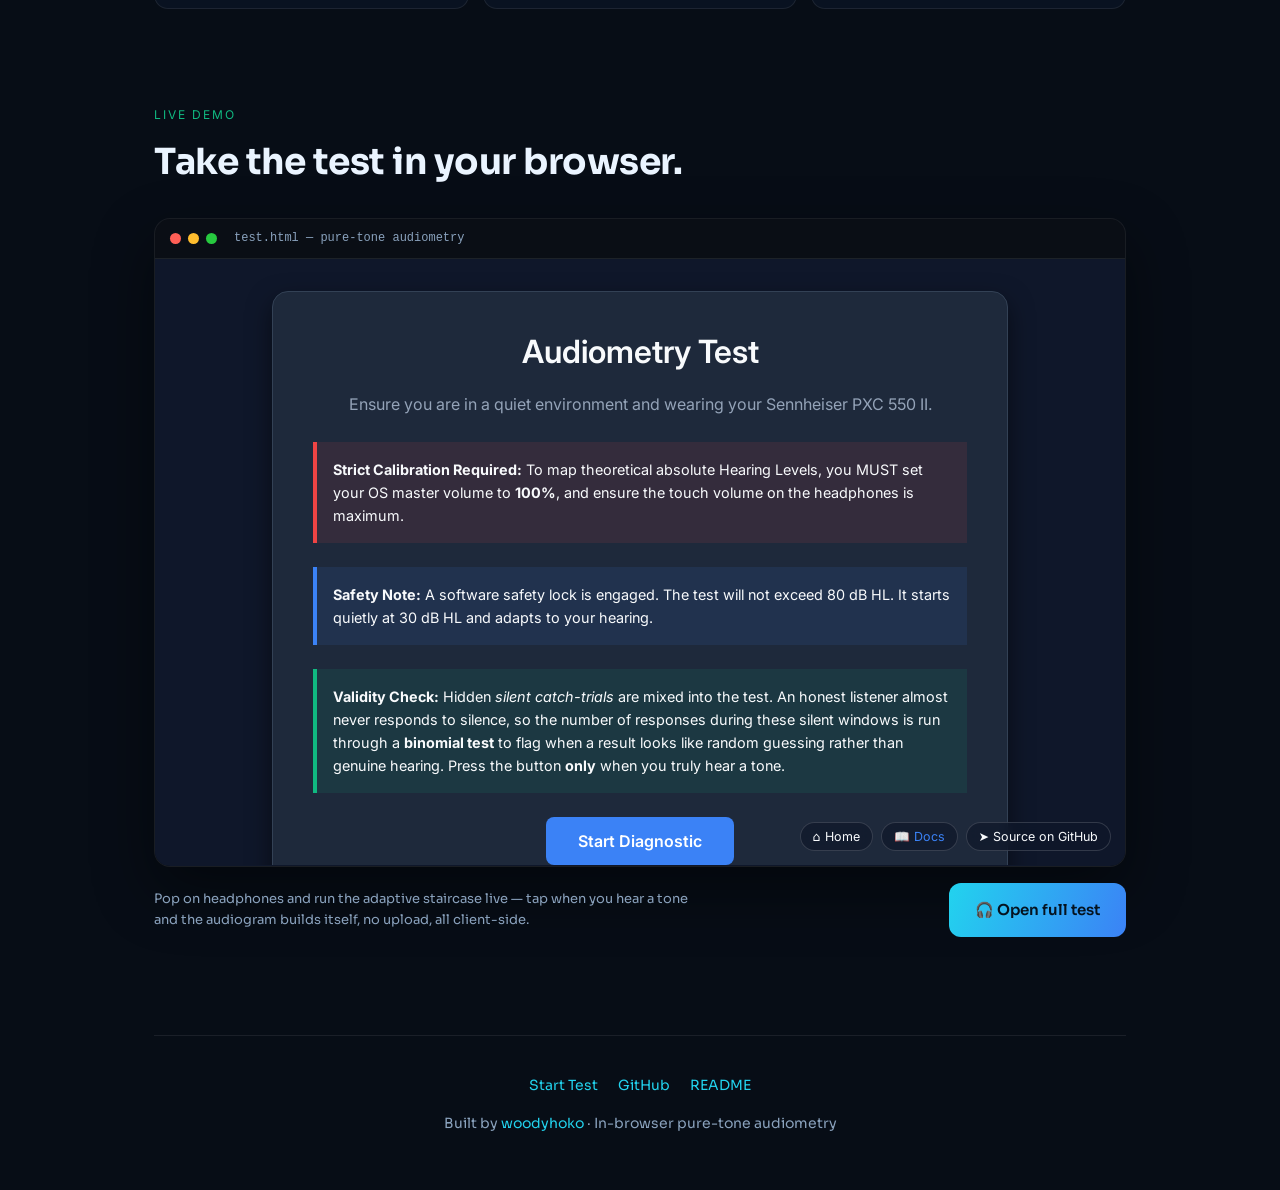
==== commit bd5d9ab3: "Add live test preview to landing page Embed the test.html audiometry test as an interactive preview " ====
--- a/index.html
+++ b/index.html
@@ -46,6 +46,15 @@
     section{padding:34px 0}.c{padding:20px}
     .grid{grid-template-columns:1fr}
   }
+  .demo-card{border:1px solid var(--line);border-radius:16px;overflow:hidden;background:rgba(0,0,0,.22);box-shadow:0 24px 60px rgba(0,0,0,.45)}
+  .demo-bar{display:flex;align-items:center;gap:7px;padding:10px 15px;border-bottom:1px solid var(--line);background:rgba(255,255,255,.02)}
+  .demo-bar i{width:11px;height:11px;border-radius:50%;display:inline-block}
+  .demo-bar .t{margin-left:10px;font-size:12px;color:var(--muted);font-family:ui-monospace,Menlo,monospace}
+  .demo-frame{position:relative;width:100%;aspect-ratio:16/10;background:#0f172a}
+  .demo-frame iframe{position:absolute;inset:0;width:100%;height:100%;border:0;display:block}
+  .demo-cap{display:flex;flex-wrap:wrap;gap:12px;align-items:center;justify-content:space-between;margin-top:16px}
+  .demo-cap p{font-size:13px;color:var(--muted);max-width:560px}
+  @media(max-width:640px){.demo-frame{aspect-ratio:3/4}}
 </style></head>
 <body>
 <div class="bg"></div><canvas id="wave"></canvas>
@@ -83,6 +92,19 @@
     </div>
   </section>
 
+  <section>
+    <div class="lbl">live demo</div>
+    <div class="ttl">Take the test in your browser.</div>
+    <div class="demo-card">
+      <div class="demo-bar"><i style="background:#ff5f56"></i><i style="background:#ffbd2e"></i><i style="background:#27c93f"></i><span class="t">test.html — pure-tone audiometry</span></div>
+      <div class="demo-frame"><iframe src="test.html" loading="lazy" title="In-browser pure-tone audiometry test"></iframe></div>
+    </div>
+    <div class="demo-cap">
+      <p>Pop on headphones and run the adaptive staircase live — tap when you hear a tone and the audiogram builds itself, no upload, all client-side.</p>
+      <a class="btn p" href="test.html">🎧 Open full test</a>
+    </div>
+  </section>
+
   <footer>
     <div class="fl"><a href="test.html">Start Test</a><a href="https://github.com/woodyhoko/hearing_test">GitHub</a><a href="docs.html">README</a></div>
     Built by <a href="https://github.com/woodyhoko">woodyhoko</a> · In-browser pure-tone audiometry
